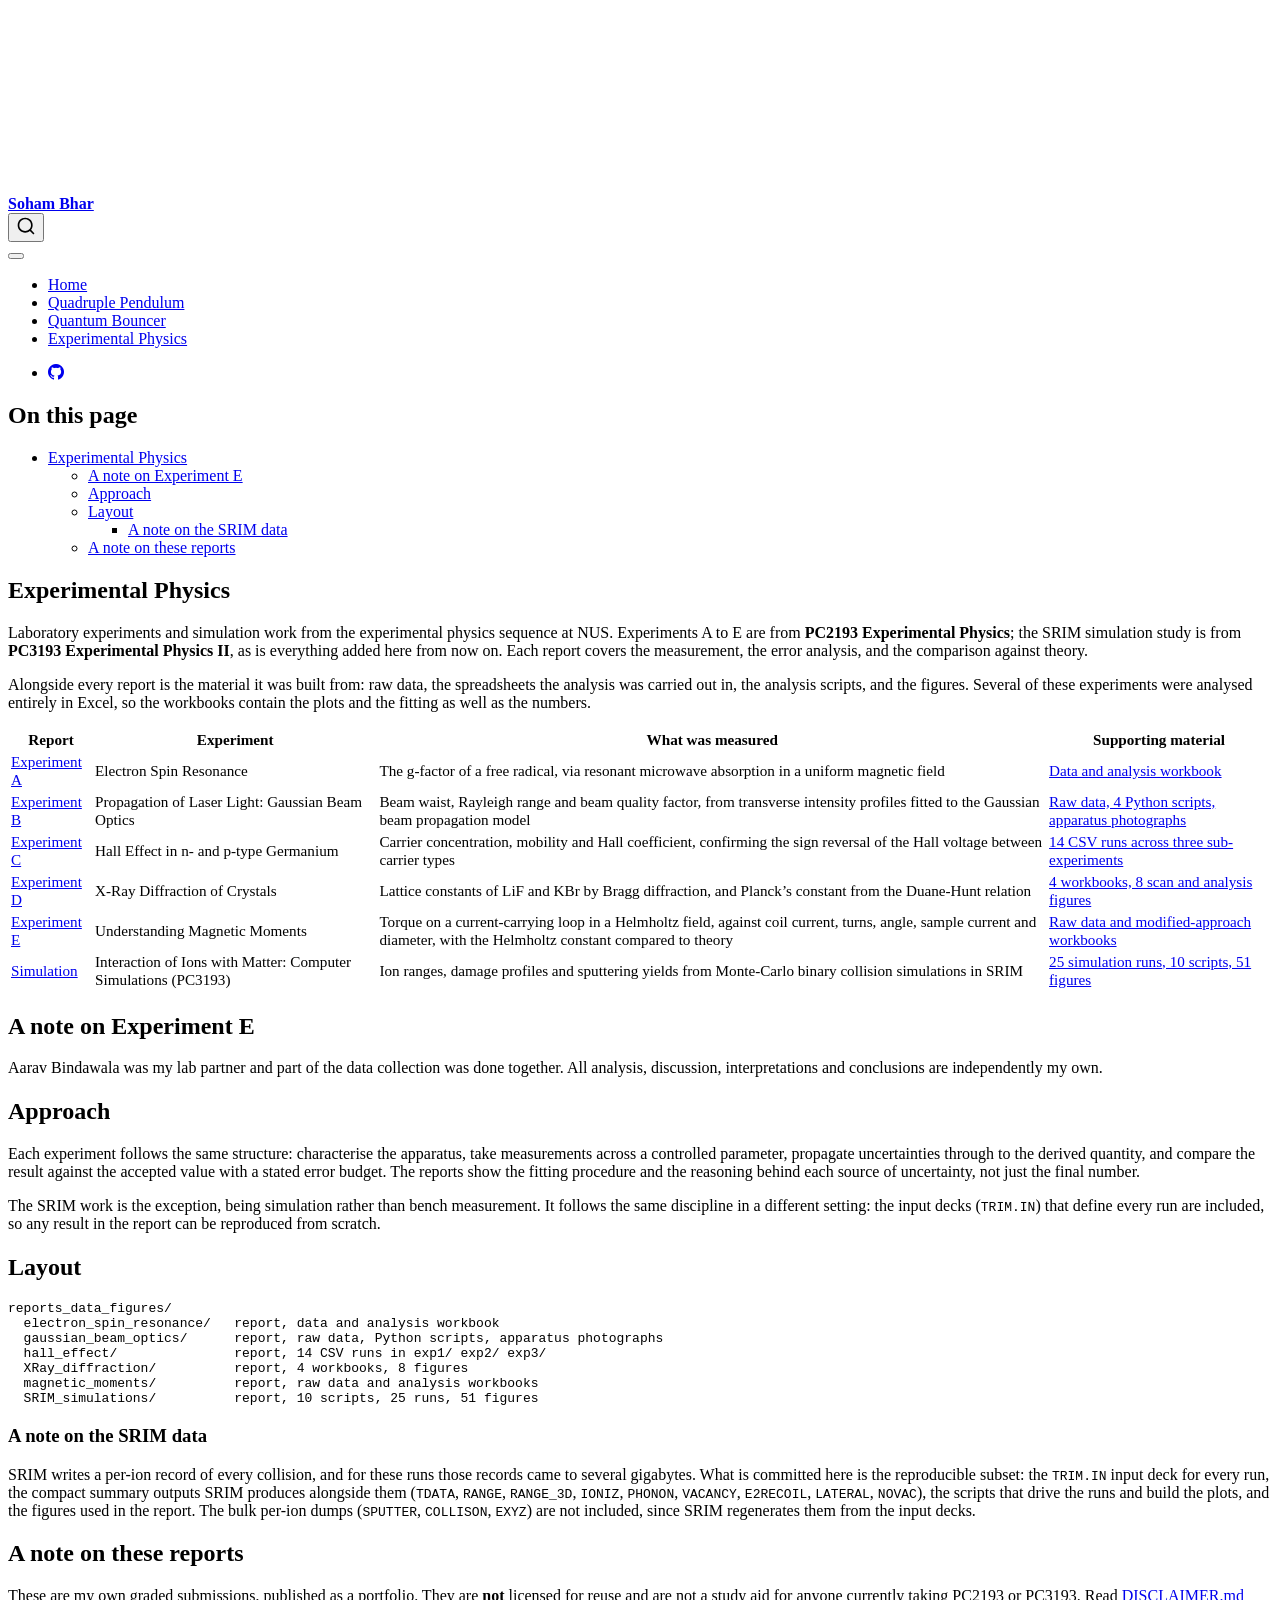
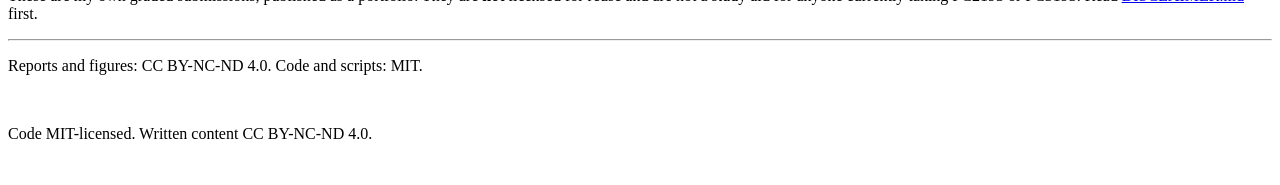
==== projects/experimental-physics/index.html @ c8d93c22 "Built site for gh-pages" ====
<!DOCTYPE html>
<html xmlns="http://www.w3.org/1999/xhtml" lang="en" xml:lang="en"><head>

<meta charset="utf-8">
<meta name="generator" content="quarto-1.10.18">

<meta name="viewport" content="width=device-width, initial-scale=1.0, user-scalable=yes">


<title>index – Soham Bhar</title>
<style>
/* Default styles provided by pandoc.
** See https://pandoc.org/MANUAL.html#variables-for-html for config info.
*/
span.smallcaps{font-variant: small-caps;}
div.columns{display: flex; gap: 1.5em;}
div.column{flex: auto;}
@media screen {
div.columns{gap: min(4vw, 1.5em);}
div.column{overflow-x: auto;}
}
div.hanging-indent{margin-left: 1.5em; text-indent: -1.5em;}
ul.task-list{list-style: none;}
ul.task-list li input[type="checkbox"] {
  width: 0.8em;
  margin: 0 0.8em 0.2em -1em; /* quarto-specific, see https://github.com/quarto-dev/quarto-cli/issues/4556 */ 
  vertical-align: middle;
}
</style>


<script src="../../site_libs/quarto-nav/quarto-nav.js"></script>
<script src="../../site_libs/quarto-nav/headroom.min.js"></script>
<script src="../../site_libs/clipboard/clipboard.min.js"></script>
<script src="../../site_libs/quarto-search/autocomplete.umd.js"></script>
<script src="../../site_libs/quarto-search/fuse.min.js"></script>
<script src="../../site_libs/quarto-search/quarto-search.js"></script>
<meta name="quarto:offset" content="../../">
<script src="../../site_libs/quarto-html/quarto.js" type="module"></script>
<script src="../../site_libs/quarto-html/tabsets/tabsets.js" type="module"></script>
<script src="../../site_libs/quarto-html/popper.min.js"></script>
<script src="../../site_libs/quarto-html/tippy.umd.min.js"></script>
<script src="../../site_libs/quarto-html/anchor.min.js"></script>
<link href="../../site_libs/quarto-html/tippy.css" rel="stylesheet">
<link href="../../site_libs/quarto-html/quarto-syntax-highlighting-64a204ab8560d761af7679ceaba22944.css" rel="stylesheet" id="quarto-text-highlighting-styles">
<script src="../../site_libs/bootstrap/bootstrap.min.js"></script>
<link href="../../site_libs/bootstrap/bootstrap-icons.css" rel="stylesheet">
<link href="../../site_libs/bootstrap/bootstrap-3e9b1289f5f353c49b617ce48ad2bc38.min.css" rel="stylesheet" append-hash="true" id="quarto-bootstrap" data-mode="light">
<script id="quarto-search-options" type="application/json">{
  "location": "navbar",
  "copy-button": false,
  "collapse-after": 3,
  "panel-placement": "end",
  "type": "overlay",
  "limit": 50,
  "keyboard-shortcut": [
    "f",
    "/",
    "s"
  ],
  "show-item-context": false,
  "language": {
    "search-no-results-text": "No results",
    "search-matching-documents-text": "matching documents",
    "search-copy-link-title": "Copy link to search",
    "search-hide-matches-text": "Hide additional matches",
    "search-more-match-text": "more match in this document",
    "search-more-matches-text": "more matches in this document",
    "search-clear-button-title": "Clear",
    "search-text-placeholder": "",
    "search-detached-cancel-button-title": "Cancel",
    "search-submit-button-title": "Submit",
    "search-label": "Search"
  }
}</script>


<link rel="stylesheet" href="../../styles.css">
</head>

<body class="nav-fixed quarto-light">

<div id="quarto-search-results"></div>
  <header id="quarto-header" class="headroom fixed-top">
    <nav class="navbar navbar-expand-lg " data-bs-theme="dark">
      <div class="navbar-container container-fluid">
      <div class="navbar-brand-container mx-auto">
    <a class="navbar-brand" href="../../index.html">
    <span class="navbar-title">Soham Bhar</span>
    </a>
  </div>
            <div id="quarto-search" class="" title="Search"></div>
          <button class="navbar-toggler" type="button" data-bs-toggle="collapse" data-bs-target="#navbarCollapse" aria-controls="navbarCollapse" role="menu" aria-expanded="false" aria-label="Toggle navigation" onclick="if (window.quartoToggleHeadroom) { window.quartoToggleHeadroom(); }">
  <span class="navbar-toggler-icon"></span>
</button>
          <div class="collapse navbar-collapse" id="navbarCollapse">
            <ul class="navbar-nav navbar-nav-scroll me-auto">
  <li class="nav-item">
    <a class="nav-link" href="../../index.html"> 
<span class="menu-text">Home</span></a>
  </li>  
  <li class="nav-item">
    <a class="nav-link" href="../../projects/quadruple-pendulum/index.html"> 
<span class="menu-text">Quadruple Pendulum</span></a>
  </li>  
  <li class="nav-item">
    <a class="nav-link" href="../../projects/quantum-bouncer/index.html"> 
<span class="menu-text">Quantum Bouncer</span></a>
  </li>  
  <li class="nav-item">
    <a class="nav-link active" href="../../projects/experimental-physics/index.html" aria-current="page"> 
<span class="menu-text">Experimental Physics</span></a>
  </li>  
</ul>
            <ul class="navbar-nav navbar-nav-scroll ms-auto">
  <li class="nav-item compact">
    <a class="nav-link" href="https://github.com/Soham-Bhar/projects"> <i class="bi bi-github" role="img" aria-label="GitHub">
</i> 
<span class="menu-text"></span></a>
  </li>  
</ul>
          </div> <!-- /navcollapse -->
            <div class="quarto-navbar-tools">
</div>
      </div> <!-- /container-fluid -->
    </nav>
</header>
<!-- content -->
<div id="quarto-content" class="quarto-container page-columns page-rows-contents page-layout-article page-navbar">
<!-- sidebar -->
<!-- margin-sidebar -->
    <div id="quarto-margin-sidebar" class="sidebar margin-sidebar">
        <nav id="TOC" role="doc-toc" class="toc-active">
    <h2 id="toc-title">On this page</h2>
   
  <ul>
  <li><a href="#experimental-physics" id="toc-experimental-physics" class="nav-link active" data-scroll-target="#experimental-physics">Experimental Physics</a>
  <ul class="collapse">
  <li><a href="#a-note-on-experiment-e" id="toc-a-note-on-experiment-e" class="nav-link" data-scroll-target="#a-note-on-experiment-e">A note on Experiment E</a></li>
  <li><a href="#approach" id="toc-approach" class="nav-link" data-scroll-target="#approach">Approach</a></li>
  <li><a href="#layout" id="toc-layout" class="nav-link" data-scroll-target="#layout">Layout</a>
  <ul class="collapse">
  <li><a href="#a-note-on-the-srim-data" id="toc-a-note-on-the-srim-data" class="nav-link" data-scroll-target="#a-note-on-the-srim-data">A note on the SRIM data</a></li>
  </ul></li>
  <li><a href="#a-note-on-these-reports" id="toc-a-note-on-these-reports" class="nav-link" data-scroll-target="#a-note-on-these-reports">A note on these reports</a></li>
  </ul></li>
  </ul>
</nav>
    </div>
<!-- main -->
<main class="content" id="quarto-document-content"><header id="title-block-header" class="quarto-title-block"></header>




<section id="experimental-physics" class="level1">
<h1>Experimental Physics</h1>
<p>Laboratory experiments and simulation work from the experimental physics sequence at NUS. Experiments A to E are from <strong>PC2193 Experimental Physics</strong>; the SRIM simulation study is from <strong>PC3193 Experimental Physics II</strong>, as is everything added here from now on. Each report covers the measurement, the error analysis, and the comparison against theory.</p>
<p>Alongside every report is the material it was built from: raw data, the spreadsheets the analysis was carried out in, the analysis scripts, and the figures. Several of these experiments were analysed entirely in Excel, so the workbooks contain the plots and the fitting as well as the numbers.</p>
<table class="caption-top table">
<thead>
<tr class="header">
<th>Report</th>
<th>Experiment</th>
<th>What was measured</th>
<th>Supporting material</th>
</tr>
</thead>
<tbody>
<tr class="odd">
<td><a href="reports_data_figures/electron_spin_resonance/ExpA-electron-spin-resonance.pdf">Experiment A</a></td>
<td>Electron Spin Resonance</td>
<td>The g-factor of a free radical, via resonant microwave absorption in a uniform magnetic field</td>
<td><a href="reports_data_figures/electron_spin_resonance/">Data and analysis workbook</a></td>
</tr>
<tr class="even">
<td><a href="reports_data_figures/gaussian_beam_optics/ExpB-gaussian-beam-optics.pdf">Experiment B</a></td>
<td>Propagation of Laser Light: Gaussian Beam Optics</td>
<td>Beam waist, Rayleigh range and beam quality factor, from transverse intensity profiles fitted to the Gaussian beam propagation model</td>
<td><a href="reports_data_figures/gaussian_beam_optics/">Raw data, 4 Python scripts, apparatus photographs</a></td>
</tr>
<tr class="odd">
<td><a href="reports_data_figures/hall_effect/ExpC-hall-effect-germanium.pdf">Experiment C</a></td>
<td>Hall Effect in n- and p-type Germanium</td>
<td>Carrier concentration, mobility and Hall coefficient, confirming the sign reversal of the Hall voltage between carrier types</td>
<td><a href="reports_data_figures/hall_effect/">14 CSV runs across three sub-experiments</a></td>
</tr>
<tr class="even">
<td><a href="reports_data_figures/XRay_diffraction/ExpD-x-ray-diffraction.pdf">Experiment D</a></td>
<td>X-Ray Diffraction of Crystals</td>
<td>Lattice constants of LiF and KBr by Bragg diffraction, and Planck’s constant from the Duane-Hunt relation</td>
<td><a href="reports_data_figures/XRay_diffraction/">4 workbooks, 8 scan and analysis figures</a></td>
</tr>
<tr class="odd">
<td><a href="reports_data_figures/magnetic_moments/ExpE-magnetic-moments.pdf">Experiment E</a></td>
<td>Understanding Magnetic Moments</td>
<td>Torque on a current-carrying loop in a Helmholtz field, against coil current, turns, angle, sample current and diameter, with the Helmholtz constant compared to theory</td>
<td><a href="reports_data_figures/magnetic_moments/">Raw data and modified-approach workbooks</a></td>
</tr>
<tr class="even">
<td><a href="reports_data_figures/SRIM_simulations/SRIM_Lab_Report.pdf">Simulation</a></td>
<td>Interaction of Ions with Matter: Computer Simulations (PC3193)</td>
<td>Ion ranges, damage profiles and sputtering yields from Monte-Carlo binary collision simulations in SRIM</td>
<td><a href="reports_data_figures/SRIM_simulations/">25 simulation runs, 10 scripts, 51 figures</a></td>
</tr>
</tbody>
</table>
<section id="a-note-on-experiment-e" class="level2">
<h2 class="anchored" data-anchor-id="a-note-on-experiment-e">A note on Experiment E</h2>
<p>Aarav Bindawala was my lab partner and part of the data collection was done together. All analysis, discussion, interpretations and conclusions are independently my own.</p>
</section>
<section id="approach" class="level2">
<h2 class="anchored" data-anchor-id="approach">Approach</h2>
<p>Each experiment follows the same structure: characterise the apparatus, take measurements across a controlled parameter, propagate uncertainties through to the derived quantity, and compare the result against the accepted value with a stated error budget. The reports show the fitting procedure and the reasoning behind each source of uncertainty, not just the final number.</p>
<p>The SRIM work is the exception, being simulation rather than bench measurement. It follows the same discipline in a different setting: the input decks (<code>TRIM.IN</code>) that define every run are included, so any result in the report can be reproduced from scratch.</p>
</section>
<section id="layout" class="level2">
<h2 class="anchored" data-anchor-id="layout">Layout</h2>
<pre><code>reports_data_figures/
  electron_spin_resonance/   report, data and analysis workbook
  gaussian_beam_optics/      report, raw data, Python scripts, apparatus photographs
  hall_effect/               report, 14 CSV runs in exp1/ exp2/ exp3/
  XRay_diffraction/          report, 4 workbooks, 8 figures
  magnetic_moments/          report, raw data and analysis workbooks
  SRIM_simulations/          report, 10 scripts, 25 runs, 51 figures</code></pre>
<section id="a-note-on-the-srim-data" class="level3">
<h3 class="anchored" data-anchor-id="a-note-on-the-srim-data">A note on the SRIM data</h3>
<p>SRIM writes a per-ion record of every collision, and for these runs those records came to several gigabytes. What is committed here is the reproducible subset: the <code>TRIM.IN</code> input deck for every run, the compact summary outputs SRIM produces alongside them (<code>TDATA</code>, <code>RANGE</code>, <code>RANGE_3D</code>, <code>IONIZ</code>, <code>PHONON</code>, <code>VACANCY</code>, <code>E2RECOIL</code>, <code>LATERAL</code>, <code>NOVAC</code>), the scripts that drive the runs and build the plots, and the figures used in the report. The bulk per-ion dumps (<code>SPUTTER</code>, <code>COLLISON</code>, <code>EXYZ</code>) are not included, since SRIM regenerates them from the input decks.</p>
</section>
</section>
<section id="a-note-on-these-reports" class="level2">
<h2 class="anchored" data-anchor-id="a-note-on-these-reports">A note on these reports</h2>
<p>These are my own graded submissions, published as a portfolio. They are <strong>not</strong> licensed for reuse and are not a study aid for anyone currently taking PC2193 or PC3193. Read <a href="../../DISCLAIMER.md">DISCLAIMER.md</a> first.</p>
<hr>
<p>Reports and figures: CC BY-NC-ND 4.0. Code and scripts: MIT.</p>


</section>
</section>

</main> <!-- /main -->
<script id="quarto-html-after-body" type="application/javascript">
  window.document.addEventListener("DOMContentLoaded", function (event) {
    const icon = "";
    const anchorJS = new window.AnchorJS();
    anchorJS.options = {
      placement: 'right',
      icon: icon
    };
    anchorJS.add('.anchored');
    const isCodeAnnotation = (el) => {
      for (const clz of el.classList) {
        if (clz.startsWith('code-annotation-')) {                     
          return true;
        }
      }
      return false;
    }
    const onCopySuccess = function(e) {
      // button target
      const button = e.trigger;
      // don't keep focus
      button.blur();
      // flash "checked"
      button.classList.add('code-copy-button-checked');
      var currentTitle = button.getAttribute("title");
      button.setAttribute("title", "Copied!");
      let tooltip;
      if (window.bootstrap) {
        button.setAttribute("data-bs-toggle", "tooltip");
        button.setAttribute("data-bs-placement", "left");
        button.setAttribute("data-bs-title", "Copied!");
        tooltip = new bootstrap.Tooltip(button, 
          { trigger: "manual", 
            customClass: "code-copy-button-tooltip",
            offset: [0, -8]});
        tooltip.show();    
      }
      setTimeout(function() {
        if (tooltip) {
          tooltip.hide();
          button.removeAttribute("data-bs-title");
          button.removeAttribute("data-bs-toggle");
          button.removeAttribute("data-bs-placement");
        }
        button.setAttribute("title", currentTitle);
        button.classList.remove('code-copy-button-checked');
      }, 1000);
      // clear code selection
      e.clearSelection();
    }
    const getTextToCopy = function(trigger) {
      const outerScaffold = trigger.parentElement.cloneNode(true);
      const codeEl = outerScaffold.querySelector('code');
      for (const childEl of codeEl.children) {
        if (isCodeAnnotation(childEl)) {
          childEl.remove();
        }
      }
      return codeEl.innerText;
    }
    const clipboard = new window.ClipboardJS('.code-copy-button:not([data-in-quarto-modal])', {
      text: getTextToCopy
    });
    clipboard.on('success', onCopySuccess);
    if (window.document.getElementById('quarto-embedded-source-code-modal')) {
      const clipboardModal = new window.ClipboardJS('.code-copy-button[data-in-quarto-modal]', {
        text: getTextToCopy,
        container: window.document.getElementById('quarto-embedded-source-code-modal')
      });
      clipboardModal.on('success', onCopySuccess);
    }
      var localhostRegex = new RegExp(/^(?:http|https):\/\/localhost\:?[0-9]*\//);
      var mailtoRegex = new RegExp(/^mailto:/);
        var filterRegex = new RegExp("https:\/\/Soham-Bhar\.github\.io\/projects\/");
      var isInternal = (href) => {
          return filterRegex.test(href) || localhostRegex.test(href) || mailtoRegex.test(href);
      }
      // Inspect non-navigation links and adorn them if external
     var links = window.document.querySelectorAll('a[href]:not(.nav-link):not(.navbar-brand):not(.toc-action):not(.sidebar-link):not(.sidebar-item-toggle):not(.pagination-link):not(.no-external):not([aria-hidden]):not(.dropdown-item):not(.quarto-navigation-tool):not(.about-link)');
      for (var i=0; i<links.length; i++) {
        const link = links[i];
        if (!isInternal(link.href)) {
          // undo the damage that might have been done by quarto-nav.js in the case of
          // links that we want to consider external
          if (link.dataset.originalHref !== undefined) {
            link.href = link.dataset.originalHref;
          }
        }
      }
    function tippyHover(el, contentFn, onTriggerFn, onUntriggerFn) {
      const config = {
        allowHTML: true,
        maxWidth: 500,
        delay: 100,
        arrow: false,
        appendTo: function(el) {
            return el.parentElement;
        },
        interactive: true,
        interactiveBorder: 10,
        theme: 'quarto',
        placement: 'bottom-start',
      };
      if (contentFn) {
        config.content = contentFn;
      }
      if (onTriggerFn) {
        config.onTrigger = onTriggerFn;
      }
      if (onUntriggerFn) {
        config.onUntrigger = onUntriggerFn;
      }
      window.tippy(el, config); 
    }
    const noterefs = window.document.querySelectorAll('a[role="doc-noteref"]');
    for (var i=0; i<noterefs.length; i++) {
      const ref = noterefs[i];
      tippyHover(ref, function() {
        // use id or data attribute instead here
        let href = ref.getAttribute('data-footnote-href') || ref.getAttribute('href');
        try { href = new URL(href).hash; } catch {}
        const id = href.replace(/^#\/?/, "");
        const note = window.document.getElementById(id);
        if (note) {
          return note.innerHTML;
        } else {
          return "";
        }
      });
    }
    const xrefs = window.document.querySelectorAll('a.quarto-xref');
    const processXRef = (id, note) => {
      // Strip column container classes
      const stripColumnClz = (el) => {
        el.classList.remove("page-full", "page-columns");
        if (el.children) {
          for (const child of el.children) {
            stripColumnClz(child);
          }
        }
      }
      stripColumnClz(note)
      if (id === null || id.startsWith('sec-')) {
        // Special case sections, only their first couple elements
        const container = document.createElement("div");
        if (note.children && note.children.length > 2) {
          container.appendChild(note.children[0].cloneNode(true));
          for (let i = 1; i < note.children.length; i++) {
            const child = note.children[i];
            if (child.tagName === "P" && child.innerText === "") {
              continue;
            } else {
              container.appendChild(child.cloneNode(true));
              break;
            }
          }
          if (window.Quarto?.typesetMath) {
            window.Quarto.typesetMath(container);
          }
          return container.innerHTML
        } else {
          if (window.Quarto?.typesetMath) {
            window.Quarto.typesetMath(note);
          }
          return note.innerHTML;
        }
      } else {
        // Remove any anchor links if they are present
        const anchorLink = note.querySelector('a.anchorjs-link');
        if (anchorLink) {
          anchorLink.remove();
        }
        if (window.Quarto?.typesetMath) {
          window.Quarto.typesetMath(note);
        }
        if (note.classList.contains("callout")) {
          return note.outerHTML;
        } else {
          return note.innerHTML;
        }
      }
    }
    for (var i=0; i<xrefs.length; i++) {
      const xref = xrefs[i];
      tippyHover(xref, undefined, function(instance) {
        instance.disable();
        let url = xref.getAttribute('href');
        let hash = undefined; 
        if (url.startsWith('#')) {
          hash = url;
        } else {
          try { hash = new URL(url).hash; } catch {}
        }
        if (hash) {
          const id = hash.replace(/^#\/?/, "");
          const note = window.document.getElementById(id);
          if (note !== null) {
            try {
              const html = processXRef(id, note.cloneNode(true));
              instance.setContent(html);
            } finally {
              instance.enable();
              instance.show();
            }
          } else {
            // See if we can fetch this
            fetch(url.split('#')[0])
            .then(res => res.text())
            .then(html => {
              const parser = new DOMParser();
              const htmlDoc = parser.parseFromString(html, "text/html");
              const note = htmlDoc.getElementById(id);
              if (note !== null) {
                const html = processXRef(id, note);
                instance.setContent(html);
              } 
            }).finally(() => {
              instance.enable();
              instance.show();
            });
          }
        } else {
          // See if we can fetch a full url (with no hash to target)
          // This is a special case and we should probably do some content thinning / targeting
          fetch(url)
          .then(res => res.text())
          .then(html => {
            const parser = new DOMParser();
            const htmlDoc = parser.parseFromString(html, "text/html");
            const note = htmlDoc.querySelector('main.content');
            if (note !== null) {
              // This should only happen for chapter cross references
              // (since there is no id in the URL)
              // remove the first header
              if (note.children.length > 0 && note.children[0].tagName === "HEADER") {
                note.children[0].remove();
              }
              const html = processXRef(null, note);
              instance.setContent(html);
            } 
          }).finally(() => {
            instance.enable();
            instance.show();
          });
        }
      }, function(instance) {
      });
    }
        let selectedAnnoteEl;
        const selectorForAnnotation = ( cell, annotation) => {
          let cellAttr = 'data-code-cell="' + cell + '"';
          let lineAttr = 'data-code-annotation="' +  annotation + '"';
          const selector = 'span[' + cellAttr + '][' + lineAttr + ']';
          return selector;
        }
        const selectCodeLines = (annoteEl) => {
          const doc = window.document;
          const targetCell = annoteEl.getAttribute("data-target-cell");
          const targetAnnotation = annoteEl.getAttribute("data-target-annotation");
          const annoteSpan = window.document.querySelector(selectorForAnnotation(targetCell, targetAnnotation));
          const lines = annoteSpan.getAttribute("data-code-lines").split(",");
          const lineIds = lines.map((line) => {
            return targetCell + "-" + line;
          })
          let top = null;
          let height = null;
          let parent = null;
          if (lineIds.length > 0) {
              //compute the position of the single el (top and bottom and make a div)
              const el = window.document.getElementById(lineIds[0]);
              top = el.offsetTop;
              height = el.offsetHeight;
              parent = el.parentElement.parentElement;
            if (lineIds.length > 1) {
              const lastEl = window.document.getElementById(lineIds[lineIds.length - 1]);
              const bottom = lastEl.offsetTop + lastEl.offsetHeight;
              height = bottom - top;
            }
            if (top !== null && height !== null && parent !== null) {
              // cook up a div (if necessary) and position it 
              let div = window.document.getElementById("code-annotation-line-highlight");
              if (div === null) {
                div = window.document.createElement("div");
                div.setAttribute("id", "code-annotation-line-highlight");
                div.style.position = 'absolute';
                parent.appendChild(div);
              }
              div.style.top = top - 2 + "px";
              div.style.height = height + 4 + "px";
              div.style.left = 0;
              let gutterDiv = window.document.getElementById("code-annotation-line-highlight-gutter");
              if (gutterDiv === null) {
                gutterDiv = window.document.createElement("div");
                gutterDiv.setAttribute("id", "code-annotation-line-highlight-gutter");
                gutterDiv.style.position = 'absolute';
                const codeCell = window.document.getElementById(targetCell);
                const gutter = codeCell.querySelector('.code-annotation-gutter');
                gutter.appendChild(gutterDiv);
              }
              gutterDiv.style.top = top - 2 + "px";
              gutterDiv.style.height = height + 4 + "px";
            }
            selectedAnnoteEl = annoteEl;
          }
        };
        const unselectCodeLines = () => {
          const elementsIds = ["code-annotation-line-highlight", "code-annotation-line-highlight-gutter"];
          elementsIds.forEach((elId) => {
            const div = window.document.getElementById(elId);
            if (div) {
              div.remove();
            }
          });
          selectedAnnoteEl = undefined;
        };
          // Handle positioning of the toggle
      window.addEventListener(
        "resize",
        throttle(() => {
          elRect = undefined;
          if (selectedAnnoteEl) {
            selectCodeLines(selectedAnnoteEl);
          }
        }, 10)
      );
      function throttle(fn, ms) {
      let throttle = false;
      let timer;
        return (...args) => {
          if(!throttle) { // first call gets through
              fn.apply(this, args);
              throttle = true;
          } else { // all the others get throttled
              if(timer) clearTimeout(timer); // cancel #2
              timer = setTimeout(() => {
                fn.apply(this, args);
                timer = throttle = false;
              }, ms);
          }
        };
      }
        // Attach click handler to the DT
        const annoteDls = window.document.querySelectorAll('dt[data-target-cell]');
        for (const annoteDlNode of annoteDls) {
          annoteDlNode.addEventListener('click', (event) => {
            const clickedEl = event.target;
            if (clickedEl !== selectedAnnoteEl) {
              unselectCodeLines();
              const activeEl = window.document.querySelector('dt[data-target-cell].code-annotation-active');
              if (activeEl) {
                activeEl.classList.remove('code-annotation-active');
              }
              selectCodeLines(clickedEl);
              clickedEl.classList.add('code-annotation-active');
            } else {
              // Unselect the line
              unselectCodeLines();
              clickedEl.classList.remove('code-annotation-active');
            }
          });
        }
    const findCites = (el) => {
      const parentEl = el.parentElement;
      if (parentEl) {
        const cites = parentEl.dataset.cites;
        if (cites) {
          return {
            el,
            cites: cites.split(' ')
          };
        } else {
          return findCites(el.parentElement)
        }
      } else {
        return undefined;
      }
    };
    var bibliorefs = window.document.querySelectorAll('a[role="doc-biblioref"]');
    for (var i=0; i<bibliorefs.length; i++) {
      const ref = bibliorefs[i];
      const citeInfo = findCites(ref);
      if (citeInfo) {
        tippyHover(citeInfo.el, function() {
          var popup = window.document.createElement('div');
          citeInfo.cites.forEach(function(cite) {
            var citeDiv = window.document.createElement('div');
            citeDiv.classList.add('hanging-indent');
            citeDiv.classList.add('csl-entry');
            var biblioDiv = window.document.getElementById('ref-' + cite);
            if (biblioDiv) {
              citeDiv.innerHTML = biblioDiv.innerHTML;
            }
            popup.appendChild(citeDiv);
          });
          return popup.innerHTML;
        });
      }
    }
  });
  </script>
</div> <!-- /content -->
<footer class="footer">
  <div class="nav-footer">
    <div class="nav-footer-left">
      &nbsp;
    </div>   
    <div class="nav-footer-center">
<p>Code MIT-licensed. Written content CC BY-NC-ND 4.0.</p>
</div>
    <div class="nav-footer-right">
      &nbsp;
    </div>
  </div>
</footer>




</body></html>
---- site_libs/quarto-html/tippy.css ----
.tippy-box[data-animation=fade][data-state=hidden]{opacity:0}[data-tippy-root]{max-width:calc(100vw - 10px)}.tippy-box{position:relative;background-color:#333;color:#fff;border-radius:4px;font-size:14px;line-height:1.4;white-space:normal;outline:0;transition-property:transform,visibility,opacity}.tippy-box[data-placement^=top]>.tippy-arrow{bottom:0}.tippy-box[data-placement^=top]>.tippy-arrow:before{bottom:-7px;left:0;border-width:8px 8px 0;border-top-color:initial;transform-origin:center top}.tippy-box[data-placement^=bottom]>.tippy-arrow{top:0}.tippy-box[data-placement^=bottom]>.tippy-arrow:before{top:-7px;left:0;border-width:0 8px 8px;border-bottom-color:initial;transform-origin:center bottom}.tippy-box[data-placement^=left]>.tippy-arrow{right:0}.tippy-box[data-placement^=left]>.tippy-arrow:before{border-width:8px 0 8px 8px;border-left-color:initial;right:-7px;transform-origin:center left}.tippy-box[data-placement^=right]>.tippy-arrow{left:0}.tippy-box[data-placement^=right]>.tippy-arrow:before{left:-7px;border-width:8px 8px 8px 0;border-right-color:initial;transform-origin:center right}.tippy-box[data-inertia][data-state=visible]{transition-timing-function:cubic-bezier(.54,1.5,.38,1.11)}.tippy-arrow{width:16px;height:16px;color:#333}.tippy-arrow:before{content:"";position:absolute;border-color:transparent;border-style:solid}.tippy-content{position:relative;padding:5px 9px;z-index:1}
---- styles.css ----
/* Site styling. Kept minimal so the Quarto theme does the heavy lifting. */
.navbar-brand { font-weight: 600; }
img { max-width: 100%; height: auto; }
table { font-size: 0.95rem; }
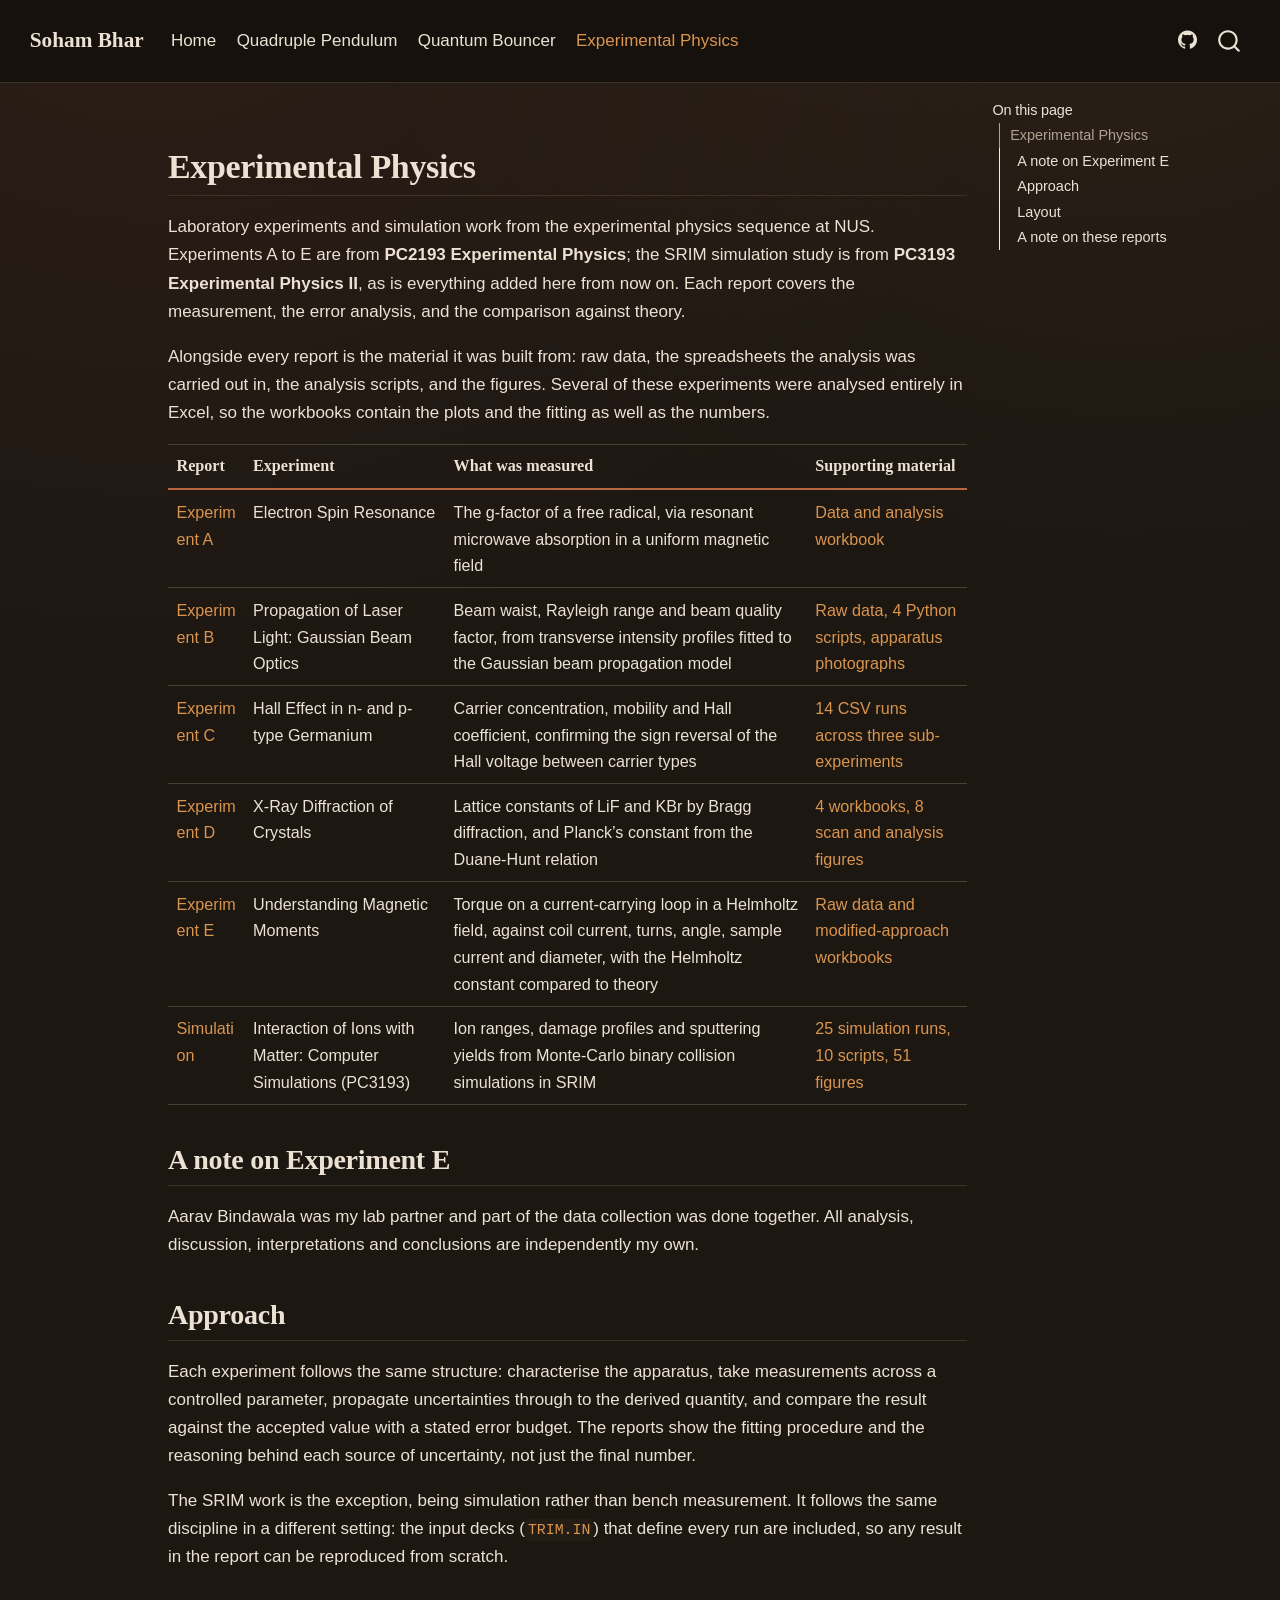
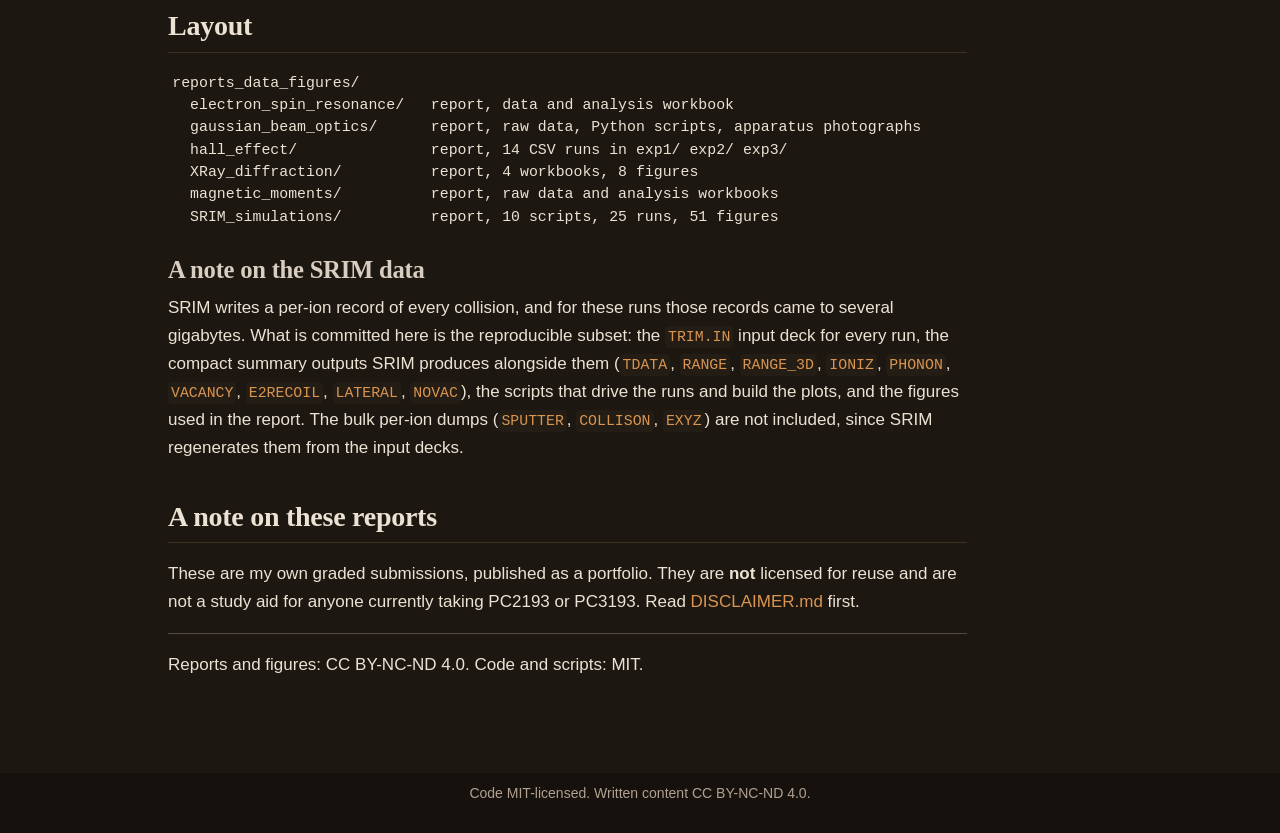
==== commit 89d18160: "Built site for gh-pages" ====
--- a/projects/experimental-physics/index.html
+++ b/projects/experimental-physics/index.html
@@ -42,10 +42,10 @@
 <script src="../../site_libs/quarto-html/tippy.umd.min.js"></script>
 <script src="../../site_libs/quarto-html/anchor.min.js"></script>
 <link href="../../site_libs/quarto-html/tippy.css" rel="stylesheet">
-<link href="../../site_libs/quarto-html/quarto-syntax-highlighting-64a204ab8560d761af7679ceaba22944.css" rel="stylesheet" id="quarto-text-highlighting-styles">
+<link href="../../site_libs/quarto-html/quarto-syntax-highlighting-dark-66e1cb67f2d93782b26b11f2c01b1d3b.css" rel="stylesheet" id="quarto-text-highlighting-styles">
 <script src="../../site_libs/bootstrap/bootstrap.min.js"></script>
 <link href="../../site_libs/bootstrap/bootstrap-icons.css" rel="stylesheet">
-<link href="../../site_libs/bootstrap/bootstrap-3e9b1289f5f353c49b617ce48ad2bc38.min.css" rel="stylesheet" append-hash="true" id="quarto-bootstrap" data-mode="light">
+<link href="../../site_libs/bootstrap/bootstrap-7ea43e9ae8545d4ee44b853f234bedcc.min.css" rel="stylesheet" append-hash="true" id="quarto-bootstrap" data-mode="dark">
 <script id="quarto-search-options" type="application/json">{
   "location": "navbar",
   "copy-button": false,
--- a/site_libs/quarto-html/quarto-syntax-highlighting-dark-66e1cb67f2d93782b26b11f2c01b1d3b.css
+++ b/site_libs/quarto-html/quarto-syntax-highlighting-dark-66e1cb67f2d93782b26b11f2c01b1d3b.css
@@ -0,0 +1,219 @@
+/* quarto syntax highlight colors */
+:root {
+  --quarto-hl-al-color: #f07178;
+  --quarto-hl-an-color: #d4d0ab;
+  --quarto-hl-at-color: #00e0e0;
+  --quarto-hl-bn-color: #d4d0ab;
+  --quarto-hl-bu-color: #abe338;
+  --quarto-hl-ch-color: #abe338;
+  --quarto-hl-co-color: #f8f8f2;
+  --quarto-hl-cv-color: #ffd700;
+  --quarto-hl-cn-color: #ffd700;
+  --quarto-hl-cf-color: #ffa07a;
+  --quarto-hl-dt-color: #ffa07a;
+  --quarto-hl-dv-color: #d4d0ab;
+  --quarto-hl-do-color: #f8f8f2;
+  --quarto-hl-er-color: #f07178;
+  --quarto-hl-ex-color: #00e0e0;
+  --quarto-hl-fl-color: #d4d0ab;
+  --quarto-hl-fu-color: #ffa07a;
+  --quarto-hl-im-color: #abe338;
+  --quarto-hl-in-color: #d4d0ab;
+  --quarto-hl-kw-color: #ffa07a;
+  --quarto-hl-op-color: #ffa07a;
+  --quarto-hl-ot-color: #00e0e0;
+  --quarto-hl-pp-color: #dcc6e0;
+  --quarto-hl-re-color: #00e0e0;
+  --quarto-hl-sc-color: #abe338;
+  --quarto-hl-ss-color: #abe338;
+  --quarto-hl-st-color: #abe338;
+  --quarto-hl-va-color: #00e0e0;
+  --quarto-hl-vs-color: #abe338;
+  --quarto-hl-wa-color: #dcc6e0;
+}
+
+/* other quarto variables */
+:root {
+  --quarto-font-monospace: "Cascadia Code", "JetBrains Mono", Consolas, Menlo, monospace;
+}
+
+/* syntax highlight based on Pandoc's rules */
+pre > code.sourceCode > span {
+  color: #f8f8f2;
+}
+
+code.sourceCode > span {
+  color: #f8f8f2;
+}
+
+div.sourceCode,
+div.sourceCode pre.sourceCode {
+  color: #f8f8f2;
+}
+
+/* Normal */
+code span {
+  color: #f8f8f2;
+}
+
+/* Alert */
+code span.al {
+  color: #f07178;
+}
+
+/* Annotation */
+code span.an {
+  color: #d4d0ab;
+}
+
+/* Attribute */
+code span.at {
+  color: #00e0e0;
+}
+
+/* BaseN */
+code span.bn {
+  color: #d4d0ab;
+}
+
+/* BuiltIn */
+code span.bu {
+  color: #abe338;
+}
+
+/* ControlFlow */
+code span.cf {
+  font-weight: bold;
+  color: #ffa07a;
+}
+
+/* Char */
+code span.ch {
+  color: #abe338;
+}
+
+/* Constant */
+code span.cn {
+  color: #ffd700;
+}
+
+/* Comment */
+code span.co {
+  font-style: italic;
+  color: #f8f8f2;
+}
+
+/* CommentVar */
+code span.cv {
+  color: #ffd700;
+}
+
+/* Documentation */
+code span.do {
+  color: #f8f8f2;
+}
+
+/* DataType */
+code span.dt {
+  color: #ffa07a;
+}
+
+/* DecVal */
+code span.dv {
+  color: #d4d0ab;
+}
+
+/* Error */
+code span.er {
+  color: #f07178;
+  text-decoration: underline;
+}
+
+/* Extension */
+code span.ex {
+  font-weight: bold;
+  color: #00e0e0;
+}
+
+/* Float */
+code span.fl {
+  color: #d4d0ab;
+}
+
+/* Function */
+code span.fu {
+  color: #ffa07a;
+}
+
+/* Import */
+code span.im {
+  color: #abe338;
+}
+
+/* Information */
+code span.in {
+  color: #d4d0ab;
+}
+
+/* Keyword */
+code span.kw {
+  font-weight: bold;
+  color: #ffa07a;
+}
+
+/* Operator */
+code span.op {
+  color: #ffa07a;
+}
+
+/* Other */
+code span.ot {
+  color: #00e0e0;
+}
+
+/* Preprocessor */
+code span.pp {
+  color: #dcc6e0;
+}
+
+/* RegionMarker */
+code span.re {
+  background-color: #f8f8f2;
+  color: #00e0e0;
+}
+
+/* SpecialChar */
+code span.sc {
+  color: #abe338;
+}
+
+/* SpecialString */
+code span.ss {
+  color: #abe338;
+}
+
+/* String */
+code span.st {
+  color: #abe338;
+}
+
+/* Variable */
+code span.va {
+  color: #00e0e0;
+}
+
+/* VerbatimString */
+code span.vs {
+  color: #abe338;
+}
+
+/* Warning */
+code span.wa {
+  color: #dcc6e0;
+}
+
+.prevent-inlining {
+  content: "</";
+}
+
+/*# sourceMappingURL=88d5ba2ff3b091713fd435de5d09d531.css.map */
--- a/styles.css
+++ b/styles.css
@@ -1,4 +1,3 @@
-/* Site styling. Kept minimal so the Quarto theme does the heavy lifting. */
-.navbar-brand { font-weight: 600; }
+/* Small overrides on top of rustic-dark.scss. Theming lives in the SCSS file. */
 img { max-width: 100%; height: auto; }
 table { font-size: 0.95rem; }
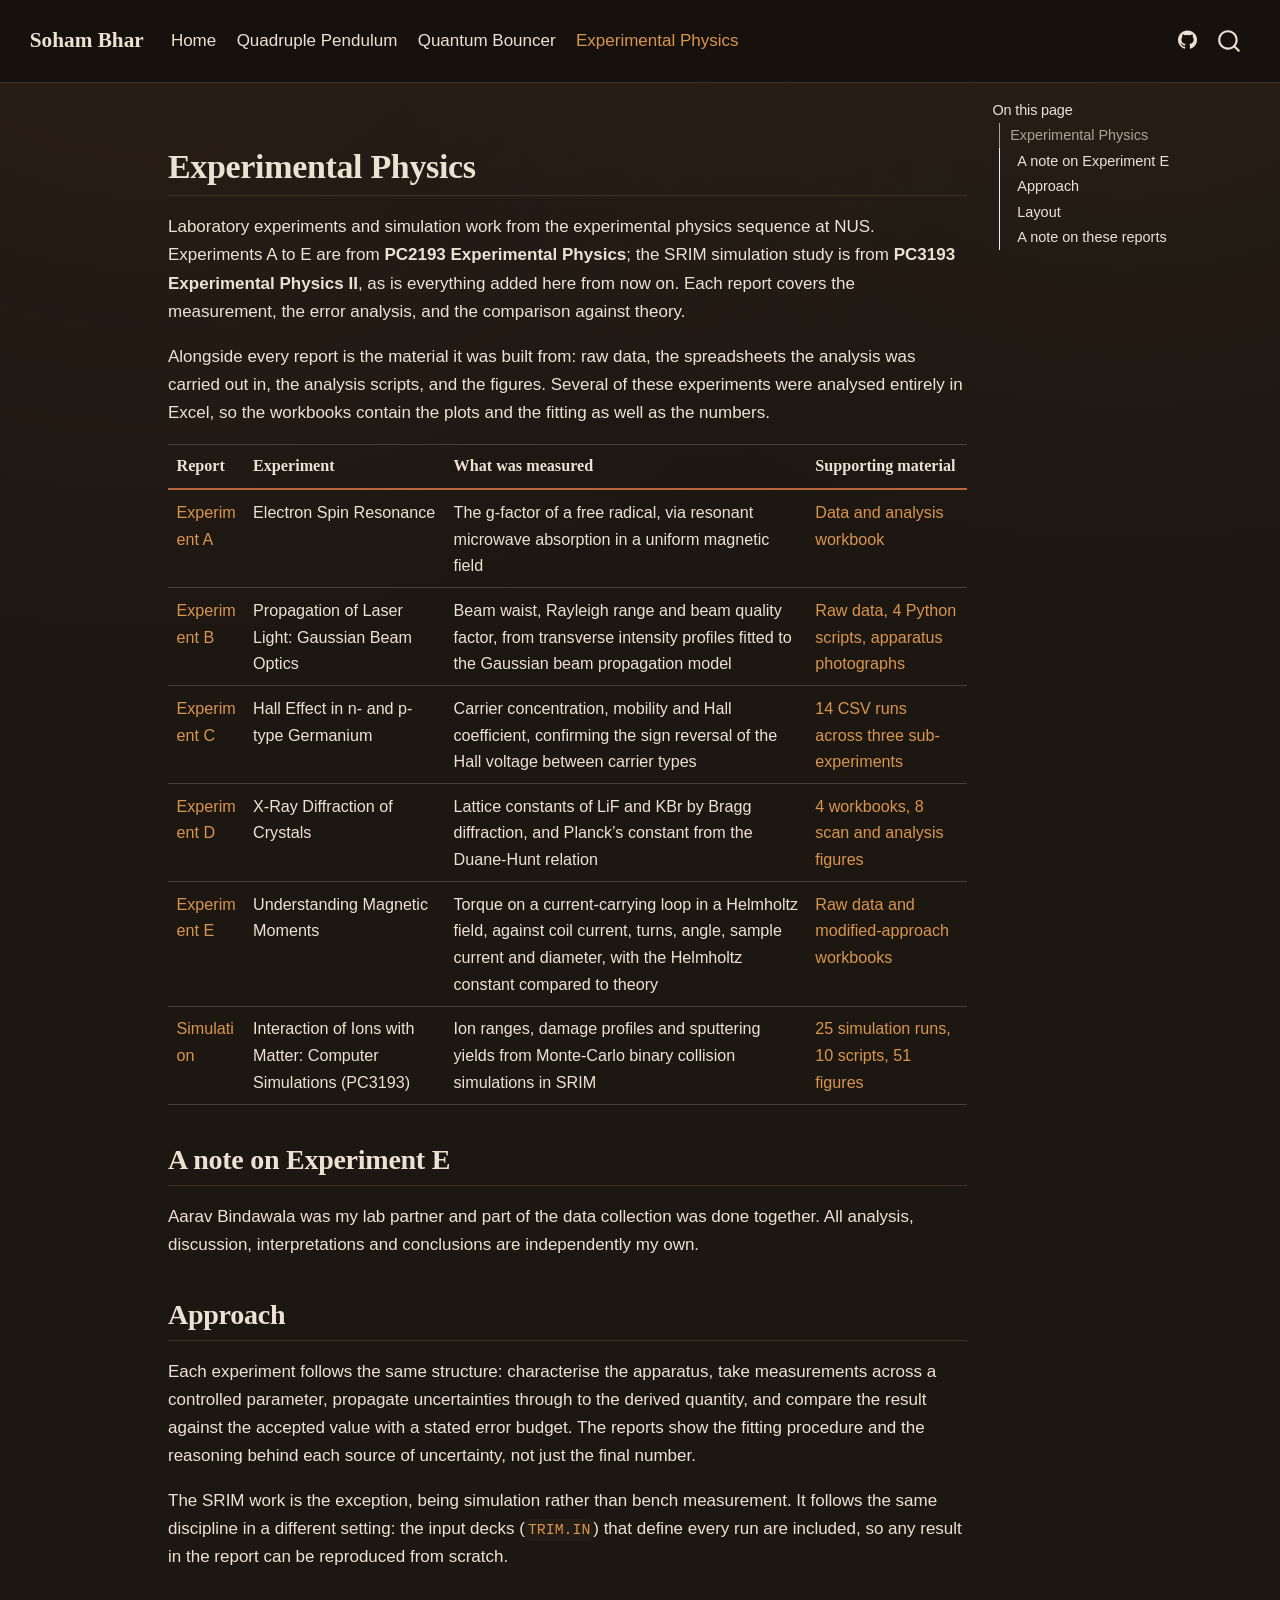
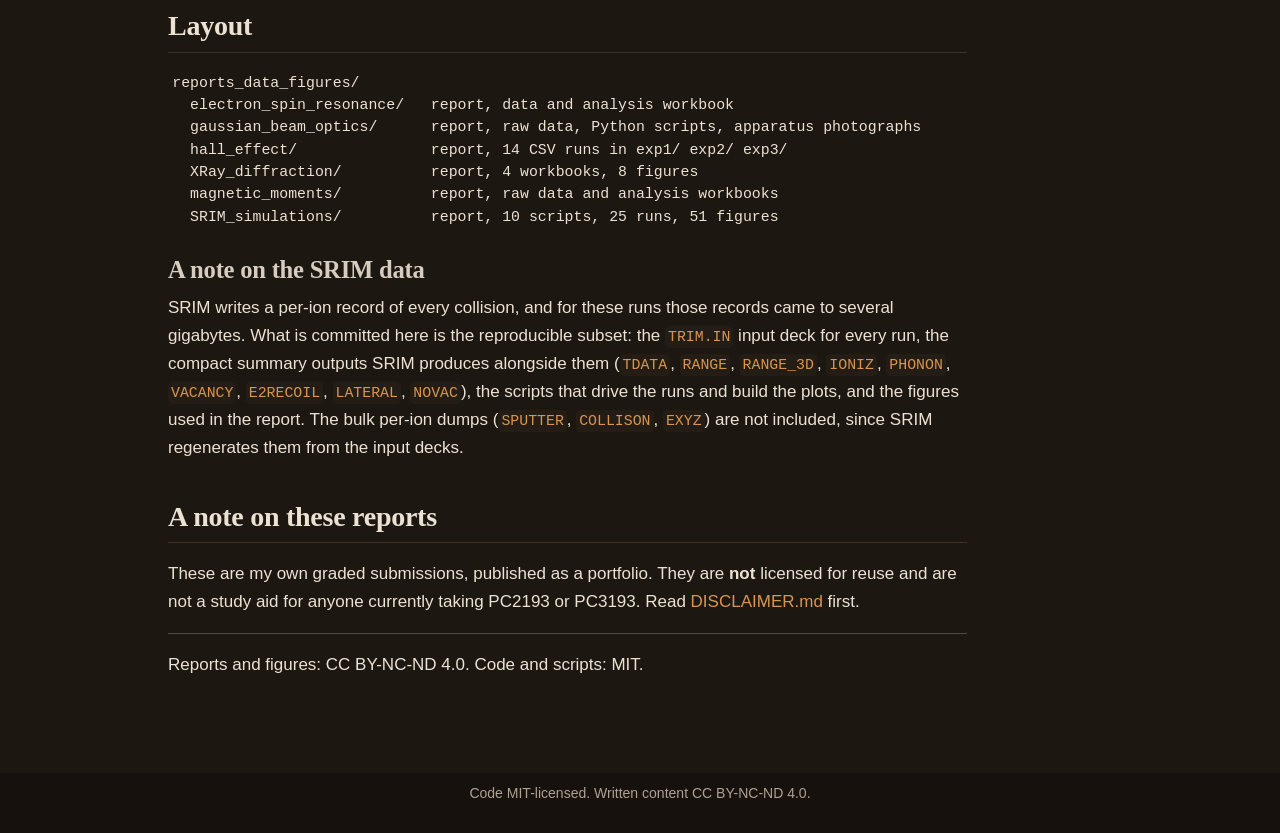
==== commit d422a5b3: "Built site for gh-pages" ====
--- a/projects/experimental-physics/index.html
+++ b/projects/experimental-physics/index.html
@@ -45,7 +45,7 @@
 <link href="../../site_libs/quarto-html/quarto-syntax-highlighting-dark-66e1cb67f2d93782b26b11f2c01b1d3b.css" rel="stylesheet" id="quarto-text-highlighting-styles">
 <script src="../../site_libs/bootstrap/bootstrap.min.js"></script>
 <link href="../../site_libs/bootstrap/bootstrap-icons.css" rel="stylesheet">
-<link href="../../site_libs/bootstrap/bootstrap-7ea43e9ae8545d4ee44b853f234bedcc.min.css" rel="stylesheet" append-hash="true" id="quarto-bootstrap" data-mode="dark">
+<link href="../../site_libs/bootstrap/bootstrap-890c2de5eeea143fa8179472a47f5c75.min.css" rel="stylesheet" append-hash="true" id="quarto-bootstrap" data-mode="dark">
 <script id="quarto-search-options" type="application/json">{
   "location": "navbar",
   "copy-button": false,
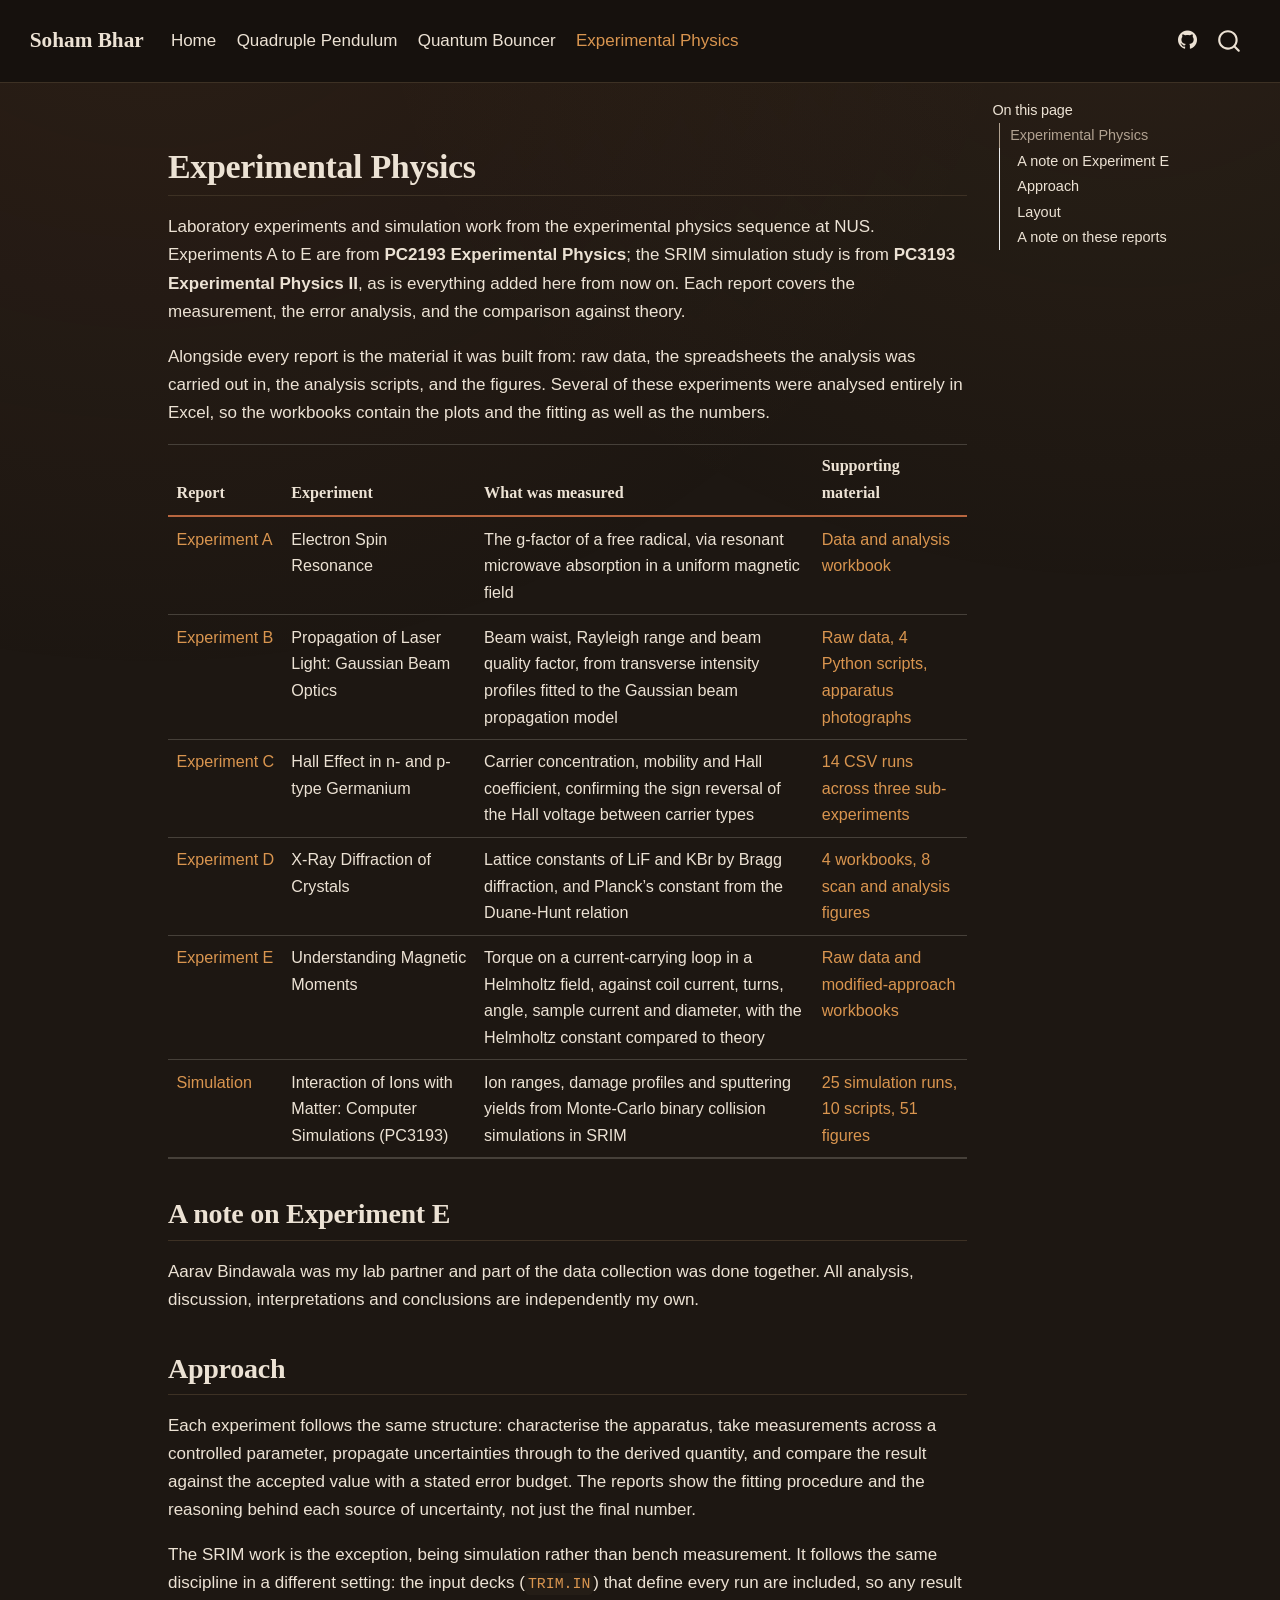
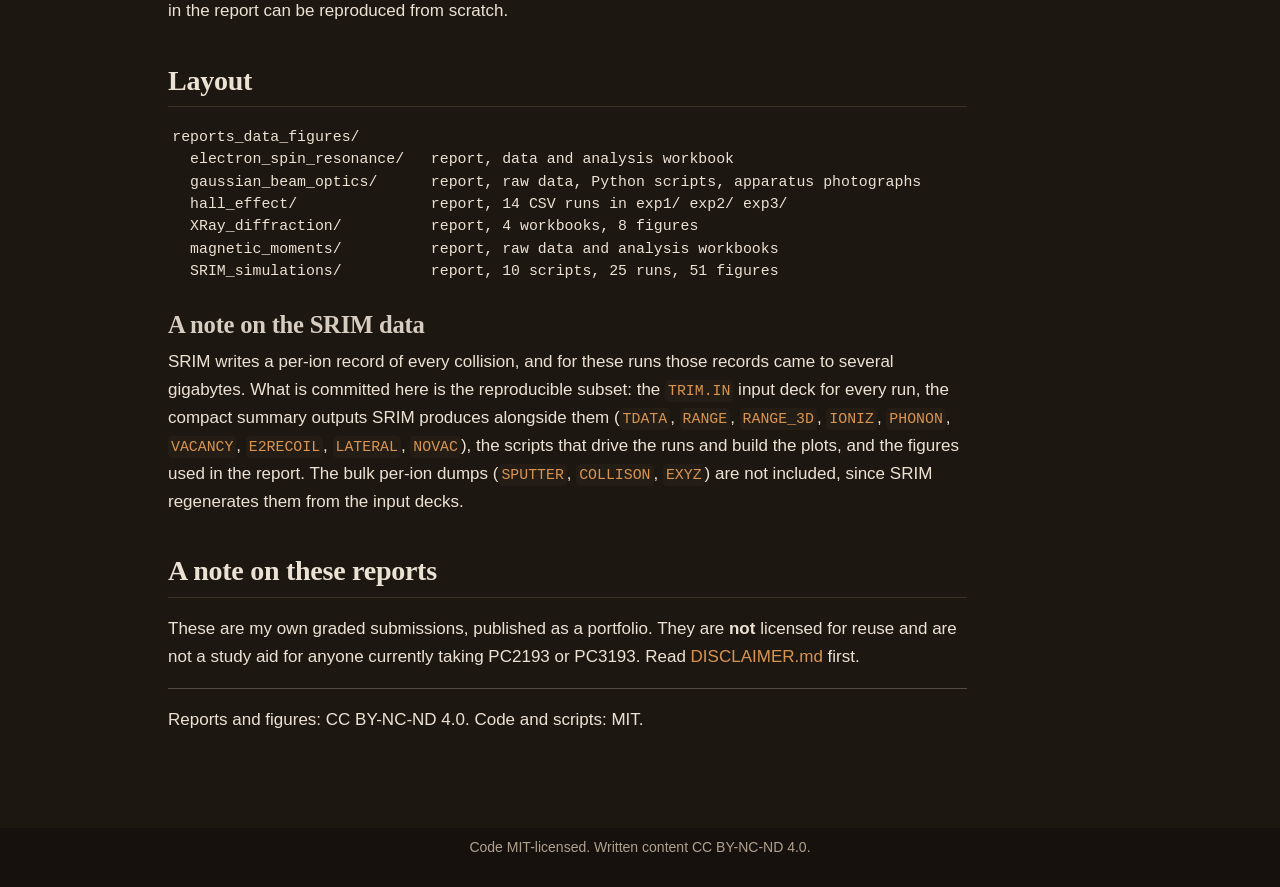
==== commit 42462c5c: "Built site for gh-pages" ====
--- a/projects/experimental-physics/index.html
+++ b/projects/experimental-physics/index.html
@@ -45,7 +45,7 @@
 <link href="../../site_libs/quarto-html/quarto-syntax-highlighting-dark-66e1cb67f2d93782b26b11f2c01b1d3b.css" rel="stylesheet" id="quarto-text-highlighting-styles">
 <script src="../../site_libs/bootstrap/bootstrap.min.js"></script>
 <link href="../../site_libs/bootstrap/bootstrap-icons.css" rel="stylesheet">
-<link href="../../site_libs/bootstrap/bootstrap-890c2de5eeea143fa8179472a47f5c75.min.css" rel="stylesheet" append-hash="true" id="quarto-bootstrap" data-mode="dark">
+<link href="../../site_libs/bootstrap/bootstrap-eeee46d09cada55e2179cf61b05bf22b.min.css" rel="stylesheet" append-hash="true" id="quarto-bootstrap" data-mode="dark">
 <script id="quarto-search-options" type="application/json">{
   "location": "navbar",
   "copy-button": false,
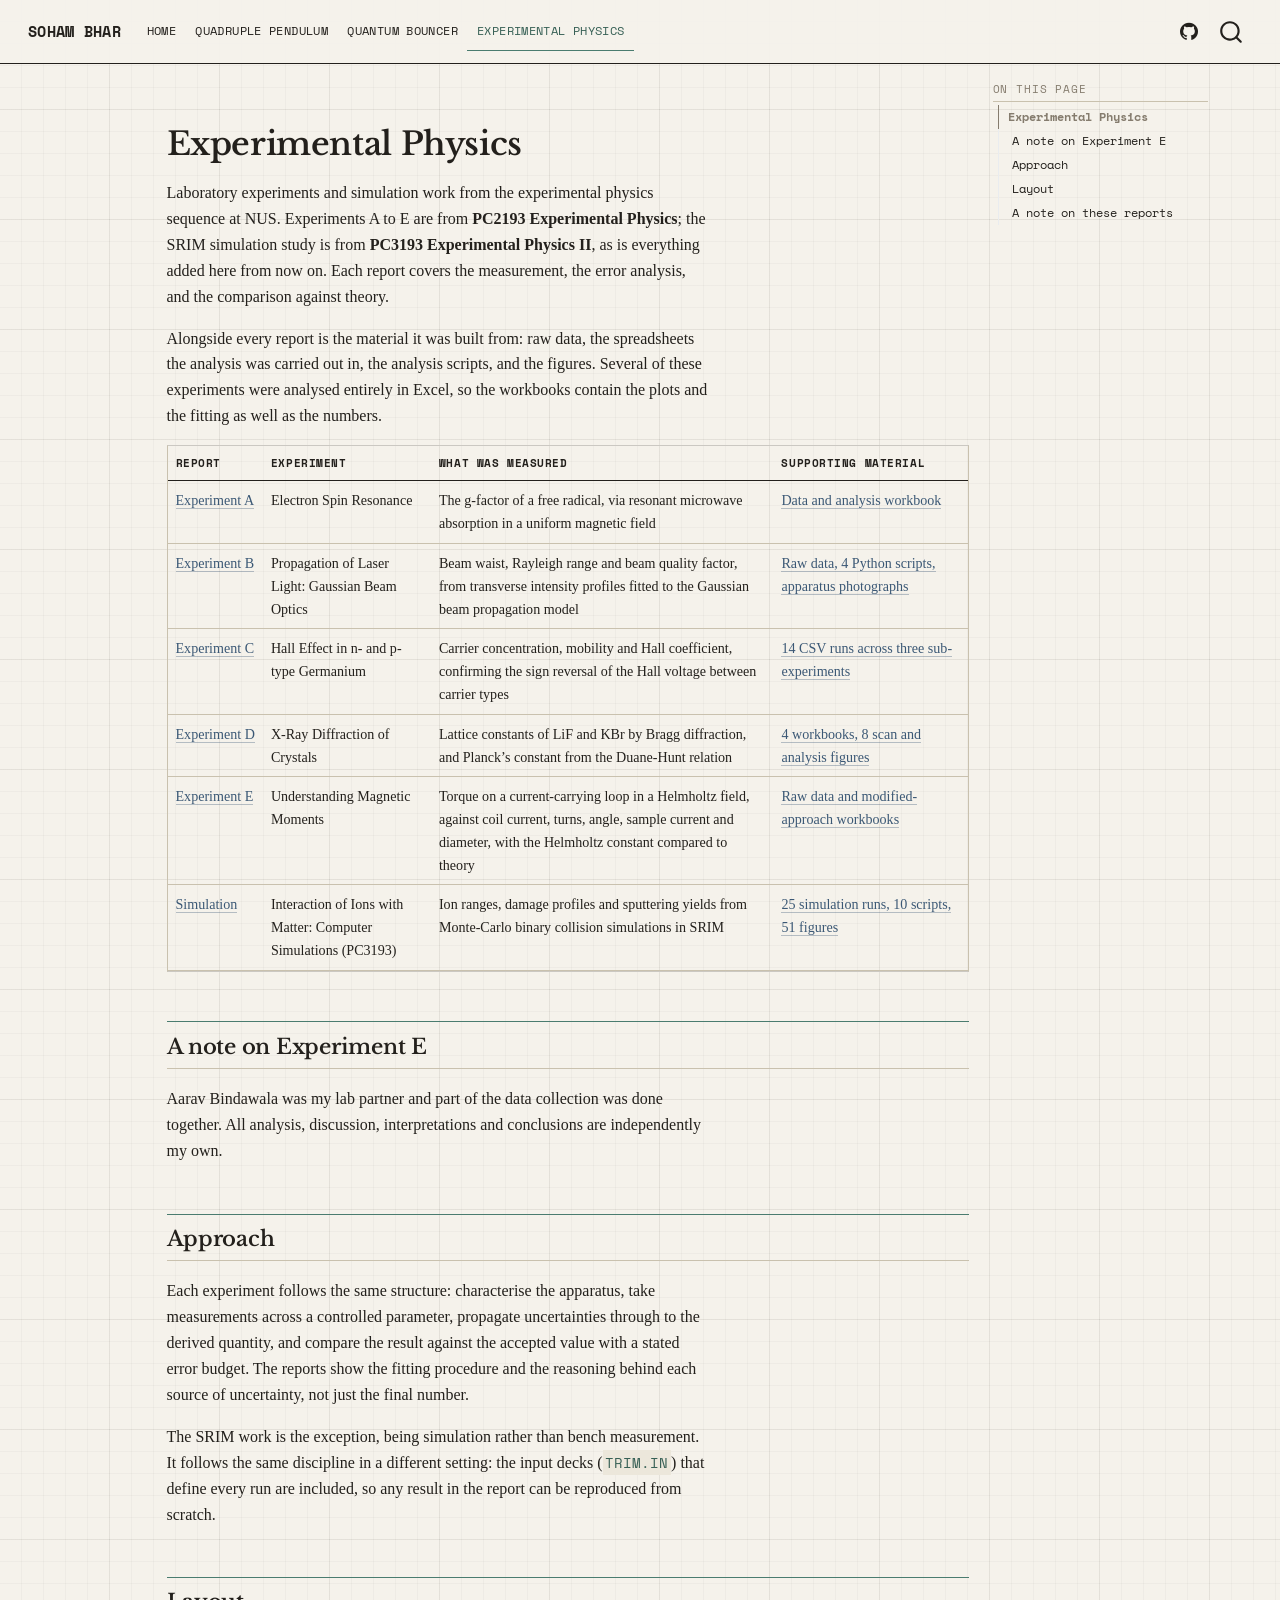
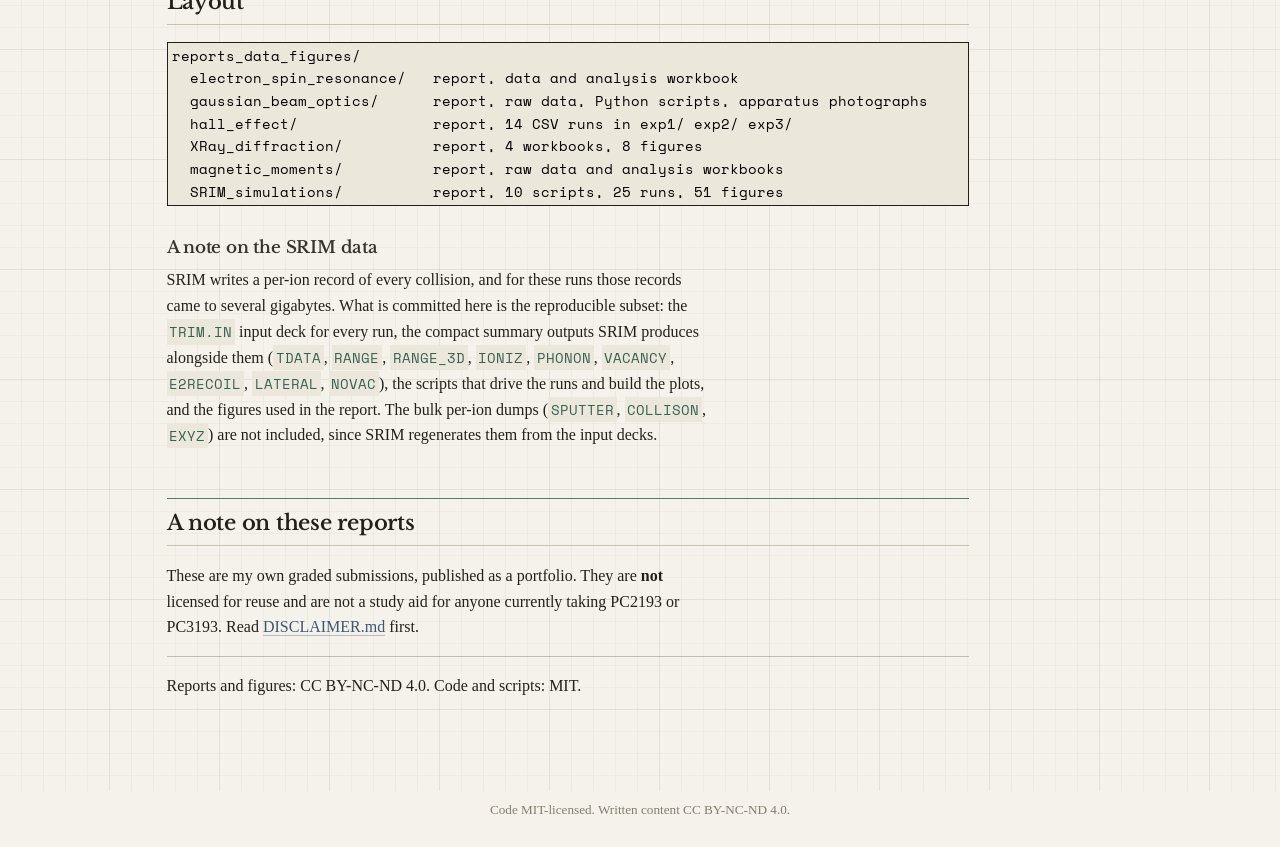
==== commit a684eb88: "Built site for gh-pages" ====
--- a/projects/experimental-physics/index.html
+++ b/projects/experimental-physics/index.html
@@ -42,10 +42,10 @@
 <script src="../../site_libs/quarto-html/tippy.umd.min.js"></script>
 <script src="../../site_libs/quarto-html/anchor.min.js"></script>
 <link href="../../site_libs/quarto-html/tippy.css" rel="stylesheet">
-<link href="../../site_libs/quarto-html/quarto-syntax-highlighting-dark-66e1cb67f2d93782b26b11f2c01b1d3b.css" rel="stylesheet" id="quarto-text-highlighting-styles">
+<link href="../../site_libs/quarto-html/quarto-syntax-highlighting-ecf344317f327f851264e1037ae5e1b5.css" rel="stylesheet" id="quarto-text-highlighting-styles">
 <script src="../../site_libs/bootstrap/bootstrap.min.js"></script>
 <link href="../../site_libs/bootstrap/bootstrap-icons.css" rel="stylesheet">
-<link href="../../site_libs/bootstrap/bootstrap-eeee46d09cada55e2179cf61b05bf22b.min.css" rel="stylesheet" append-hash="true" id="quarto-bootstrap" data-mode="dark">
+<link href="../../site_libs/bootstrap/bootstrap-4ca007f3a6d79a87bb5058a75c5b479d.min.css" rel="stylesheet" append-hash="true" id="quarto-bootstrap" data-mode="light">
 <script id="quarto-search-options" type="application/json">{
   "location": "navbar",
   "copy-button": false,
@@ -73,6 +73,9 @@
     "search-label": "Search"
   }
 }</script>
+<link rel="preconnect" href="https://fonts.googleapis.com">
+<link rel="preconnect" href="https://fonts.gstatic.com" crossorigin="">
+<link rel="stylesheet" href="https://fonts.googleapis.com/css2?family=Libre+Baskerville:ital,wght@0,400;0,700;1,400&amp;family=Space+Mono:ital,wght@0,400;0,700;1,400&amp;display=swap">
 
 
 <link rel="stylesheet" href="../../styles.css">
@@ -653,6 +656,35 @@
     </div>
   </div>
 </footer>
+<script>
+// Reveal-on-scroll, kept mechanical: a rule laid down, an entry settling once.
+// Everything here is progressive. With JS off, or with reduced motion asked for,
+// the page renders complete and static.
+(function () {
+  var reduce = window.matchMedia &&
+               window.matchMedia('(prefers-reduced-motion: reduce)').matches;
+
+  var targets = document.querySelectorAll('main h2, .reveal');
+  if (!targets.length) return;
+
+  // No IntersectionObserver, or motion declined: show everything immediately.
+  if (reduce || !('IntersectionObserver' in window)) {
+    targets.forEach(function (el) { el.classList.add('is-in'); });
+    return;
+  }
+
+  var io = new IntersectionObserver(function (entries) {
+    entries.forEach(function (e) {
+      if (!e.isIntersecting) return;
+      e.target.classList.add('is-in');
+      io.unobserve(e.target);          // once only, never on the way back up
+    });
+  }, { rootMargin: '0px 0px -8% 0px', threshold: 0.08 });
+
+  targets.forEach(function (el) { io.observe(el); });
+})();
+
+</script>
 
 
 
--- a/site_libs/quarto-html/quarto-syntax-highlighting-ecf344317f327f851264e1037ae5e1b5.css
+++ b/site_libs/quarto-html/quarto-syntax-highlighting-ecf344317f327f851264e1037ae5e1b5.css
@@ -0,0 +1,236 @@
+/* quarto syntax highlight colors */
+:root {
+  --quarto-hl-ot-color: #003B4F;
+  --quarto-hl-at-color: #657422;
+  --quarto-hl-ss-color: #20794D;
+  --quarto-hl-an-color: #5E5E5E;
+  --quarto-hl-fu-color: #4758AB;
+  --quarto-hl-st-color: #20794D;
+  --quarto-hl-cf-color: #003B4F;
+  --quarto-hl-op-color: #5E5E5E;
+  --quarto-hl-er-color: #AD0000;
+  --quarto-hl-bn-color: #AD0000;
+  --quarto-hl-al-color: #AD0000;
+  --quarto-hl-va-color: #111111;
+  --quarto-hl-bu-color: inherit;
+  --quarto-hl-ex-color: inherit;
+  --quarto-hl-pp-color: #AD0000;
+  --quarto-hl-in-color: #5E5E5E;
+  --quarto-hl-vs-color: #20794D;
+  --quarto-hl-wa-color: #5E5E5E;
+  --quarto-hl-do-color: #5E5E5E;
+  --quarto-hl-im-color: #00769E;
+  --quarto-hl-ch-color: #20794D;
+  --quarto-hl-dt-color: #AD0000;
+  --quarto-hl-fl-color: #AD0000;
+  --quarto-hl-co-color: #5E5E5E;
+  --quarto-hl-cv-color: #5E5E5E;
+  --quarto-hl-cn-color: #8f5902;
+  --quarto-hl-sc-color: #5E5E5E;
+  --quarto-hl-dv-color: #AD0000;
+  --quarto-hl-kw-color: #003B4F;
+}
+
+/* other quarto variables */
+:root {
+  --quarto-font-monospace: "Space Mono", "Fira Code", ui-monospace, "Cascadia Mono", Consolas, monospace;
+}
+
+/* syntax highlight based on Pandoc's rules */
+pre > code.sourceCode > span {
+  color: #003B4F;
+}
+
+code.sourceCode > span {
+  color: #003B4F;
+}
+
+div.sourceCode,
+div.sourceCode pre.sourceCode {
+  color: #003B4F;
+}
+
+/* Normal */
+code span {
+  color: #003B4F;
+}
+
+/* Alert */
+code span.al {
+  color: #AD0000;
+  font-style: inherit;
+}
+
+/* Annotation */
+code span.an {
+  color: #5E5E5E;
+  font-style: inherit;
+}
+
+/* Attribute */
+code span.at {
+  color: #657422;
+  font-style: inherit;
+}
+
+/* BaseN */
+code span.bn {
+  color: #AD0000;
+  font-style: inherit;
+}
+
+/* BuiltIn */
+code span.bu {
+  font-style: inherit;
+}
+
+/* ControlFlow */
+code span.cf {
+  color: #003B4F;
+  font-weight: bold;
+  font-style: inherit;
+}
+
+/* Char */
+code span.ch {
+  color: #20794D;
+  font-style: inherit;
+}
+
+/* Constant */
+code span.cn {
+  color: #8f5902;
+  font-style: inherit;
+}
+
+/* Comment */
+code span.co {
+  color: #5E5E5E;
+  font-style: inherit;
+}
+
+/* CommentVar */
+code span.cv {
+  color: #5E5E5E;
+  font-style: italic;
+}
+
+/* Documentation */
+code span.do {
+  color: #5E5E5E;
+  font-style: italic;
+}
+
+/* DataType */
+code span.dt {
+  color: #AD0000;
+  font-style: inherit;
+}
+
+/* DecVal */
+code span.dv {
+  color: #AD0000;
+  font-style: inherit;
+}
+
+/* Error */
+code span.er {
+  color: #AD0000;
+  font-style: inherit;
+}
+
+/* Extension */
+code span.ex {
+  font-style: inherit;
+}
+
+/* Float */
+code span.fl {
+  color: #AD0000;
+  font-style: inherit;
+}
+
+/* Function */
+code span.fu {
+  color: #4758AB;
+  font-style: inherit;
+}
+
+/* Import */
+code span.im {
+  color: #00769E;
+  font-style: inherit;
+}
+
+/* Information */
+code span.in {
+  color: #5E5E5E;
+  font-style: inherit;
+}
+
+/* Keyword */
+code span.kw {
+  color: #003B4F;
+  font-weight: bold;
+  font-style: inherit;
+}
+
+/* Operator */
+code span.op {
+  color: #5E5E5E;
+  font-style: inherit;
+}
+
+/* Other */
+code span.ot {
+  color: #003B4F;
+  font-style: inherit;
+}
+
+/* Preprocessor */
+code span.pp {
+  color: #AD0000;
+  font-style: inherit;
+}
+
+/* SpecialChar */
+code span.sc {
+  color: #5E5E5E;
+  font-style: inherit;
+}
+
+/* SpecialString */
+code span.ss {
+  color: #20794D;
+  font-style: inherit;
+}
+
+/* String */
+code span.st {
+  color: #20794D;
+  font-style: inherit;
+}
+
+/* Variable */
+code span.va {
+  color: #111111;
+  font-style: inherit;
+}
+
+/* VerbatimString */
+code span.vs {
+  color: #20794D;
+  font-style: inherit;
+}
+
+/* Warning */
+code span.wa {
+  color: #5E5E5E;
+  font-style: italic;
+}
+
+.prevent-inlining {
+  content: "</";
+}
+
+/*# sourceMappingURL=3ef3be94b0b086f2ea7f2e42cc210da7.css.map */
--- a/styles.css
+++ b/styles.css
@@ -1,3 +1,2 @@
-/* Small overrides on top of rustic-dark.scss. Theming lives in the SCSS file. */
+/* Small overrides. Theming lives in lab-notebook.scss. */
 img { max-width: 100%; height: auto; }
-table { font-size: 0.95rem; }
